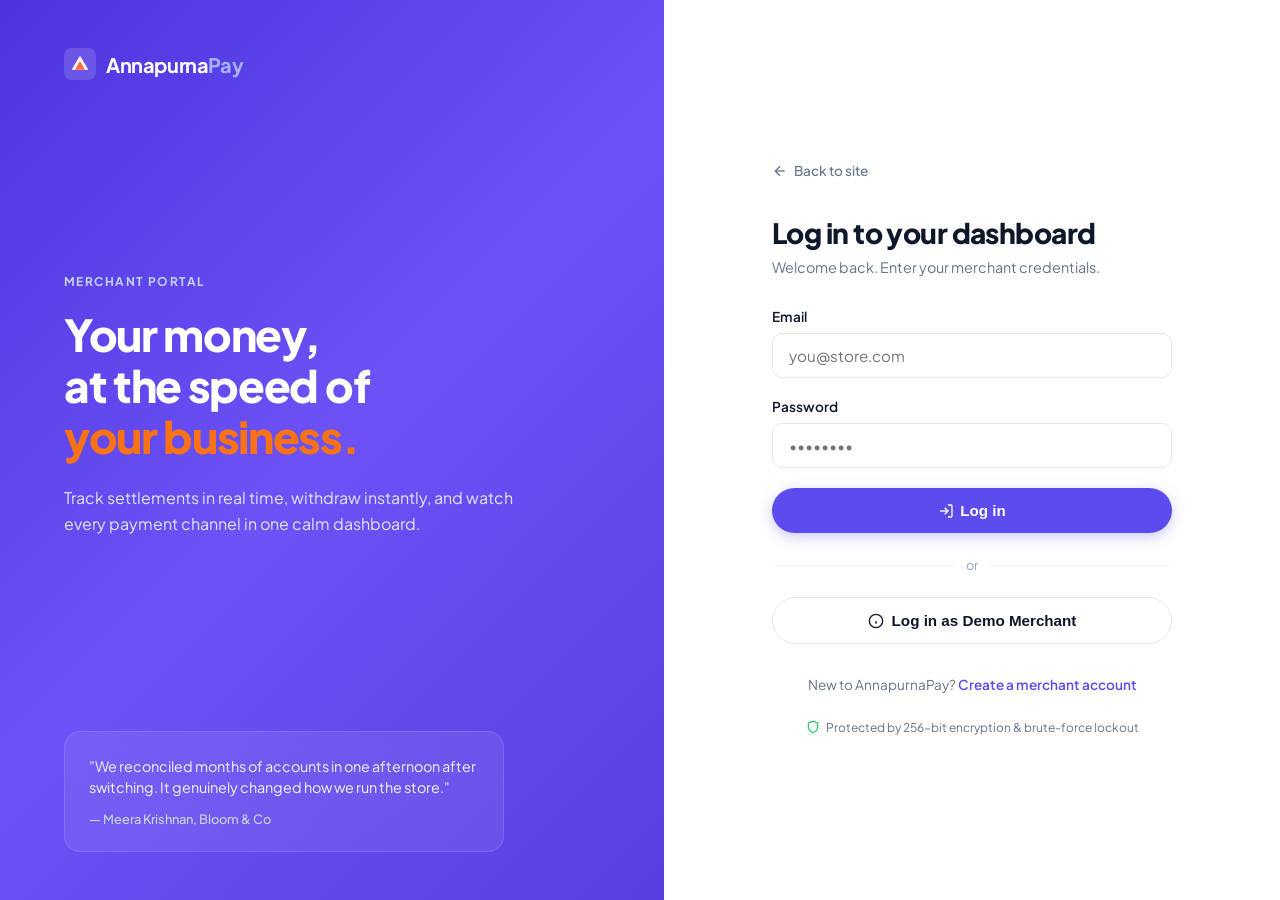
==== src/main/resources/static/index.html @ 14e67ebd "this is a development base for merchant integration of the hookolupay services" ====
<!DOCTYPE html>
<html lang="en">
<head>
    <meta charset="UTF-8">
    <meta name="viewport" content="width=device-width, initial-scale=1.0">
    <title>AnnapurnaPay - Merchant Portal</title>
    <!-- Google Fonts -->
    <link rel="preconnect" href="https://fonts.googleapis.com">
    <link rel="preconnect" href="https://fonts.gstatic.com" crossorigin>
    <link href="https://fonts.googleapis.com/css2?family=Plus+Jakarta+Sans:wght@400;500;600;700;800&display=swap" rel="stylesheet">
    <!-- Main Stylesheet -->
    <link rel="stylesheet" href="css/style.css">
</head>
<body>

<div class="portal-container">
    <!-- Left Hero Section -->
    <div class="hero-section">
        <div class="brand">
            <div class="brand-logo">
                <svg width="20" height="20" viewBox="0 0 24 24" fill="none" xmlns="http://www.w3.org/2000/svg">
                    <path d="M12 2L2 19H22L12 2Z" fill="white"/>
                    <path d="M12 8L6 19H18L12 8Z" fill="#ff7043"/>
                </svg>
            </div>
            <span class="brand-name">Annapurna<span>Pay</span></span>
        </div>

        <div class="hero-content">
            <span class="tag">MERCHANT PORTAL</span>
            <h1 class="headline">
                Your money,<br>
                at the speed of<br>
                <span class="accent-text">your business.</span>
            </h1>
            <p class="subheadline">
                Track settlements in real time, withdraw instantly, and watch every payment channel in one calm dashboard.
            </p>
        </div>

        <div class="testimonial-card">
            <p class="quote">
                "We reconciled months of accounts in one afternoon after switching. It genuinely changed how we run the store."
            </p>
            <p class="author">&mdash; Meera Krishnan, Bloom & Co</p>
        </div>
    </div>

    <!-- Right Login Form Section -->
    <div class="form-section">
        <div class="form-wrapper">
            <a href="#" class="back-link">
                <svg width="16" height="16" viewBox="0 0 24 24" fill="none" stroke="currentColor" stroke-width="2">
                    <line x1="19" y1="12" x2="5" y2="12"></line>
                    <polyline points="12 19 5 12 12 5"></polyline>
                </svg>
                Back to site
            </a>

            <div class="form-header">
                <h2>Log in to your dashboard</h2>
                <p>Welcome back. Enter your merchant credentials.</p>
            </div>

            <form id="loginForm" class="login-form">
                <div class="form-group">
                    <label for="email">Email</label>
                    <input type="email" id="email" placeholder="you@store.com" required>
                </div>

                <div class="form-group">
                    <label for="password">Password</label>
                    <input type="password" id="password" placeholder="••••••••" required>
                </div>

                <button type="submit" class="btn btn-primary">
                    <svg width="16" height="16" viewBox="0 0 24 24" fill="none" stroke="currentColor" stroke-width="2" style="margin-right: 6px;">
                        <path d="M15 3h4a2 2 0 0 1 2 2v14a2 2 0 0 1-2 2h-4"></path>
                        <polyline points="10 17 15 12 10 7"></polyline>
                        <line x1="15" y1="12" x2="3" y2="12"></line>
                    </svg>
                    Log in
                </button>
            </form>

            <div class="divider">
                <span>or</span>
            </div>

            <button type="button" id="demoMerchantBtn" class="btn btn-demo">
                <svg width="16" height="16" viewBox="0 0 24 24" fill="none" stroke="currentColor" stroke-width="2" style="margin-right: 8px;">
                    <circle cx="12" cy="12" r="10"></circle>
                    <path d="M12 16v-4"></path>
                    <path d="M12 8h.01"></path>
                </svg>
                Log in as Demo Merchant
            </button>

            <div class="form-footer">
                <p>New to AnnapurnaPay? <a href="/signup.html" class="link-signup">Create a merchant account</a></p>
                <div class="security-badge">
                    <svg width="14" height="14" viewBox="0 0 24 24" fill="none" stroke="#22c55e" stroke-width="2" style="margin-right: 6px;">
                        <path d="M12 22s8-4 8-10V5l-8-3-8 3v7c0 6 8 10 8 10z"></path>
                    </svg>
                    Protected by 256-bit encryption & brute-force lockout
                </div>
            </div>
        </div>
    </div>
</div>

<script src="js/script.js"></script>
</body>
</html>
---- src/main/resources/static/css/style.css ----
:root {
    --primary-purple: #5c4cee;
    --primary-gradient: linear-gradient(135deg, #4c35de 0%, #6c52f7 50%, #593ee0 100%);
    --accent-orange: #f97316;
    --text-dark: #0f172a;
    --text-muted: #64748b;
    --text-light-muted: #c7d2fe;
    --border-color: #e2e8f0;
    --bg-light: #f8fafc;
    --font-family: 'Plus Jakarta Sans', -apple-system, BlinkMacSystemFont, sans-serif;
}

* {
    box-sizing: border-box;
    margin: 0;
    padding: 0;
}

body {
    font-family: var(--font-family);
    min-height: 100vh;
    background-color: #000000;
    display: flex;
    justify-content: center;
    align-items: center;
}

/* Main Split Viewport */
.portal-container {
    width: 100vw;
    height: 100vh;
    display: flex;
    overflow: hidden;
}

/* Left Hero Section */
.hero-section {
    flex: 1;
    background: var(--primary-gradient);
    color: #ffffff;
    padding: 48px 64px;
    display: flex;
    flex-direction: column;
    justify-content: space-between;
    position: relative;
}

.brand {
    display: flex;
    align-items: center;
    gap: 10px;
}

.brand-logo {
    width: 32px;
    height: 32px;
    background: rgba(255, 255, 255, 0.15);
    border-radius: 8px;
    display: flex;
    align-items: center;
    justify-content: center;
    backdrop-filter: blur(8px);
}

.brand-name {
    font-size: 1.25rem;
    font-weight: 700;
    letter-spacing: -0.02em;
}

.brand-name span {
    color: #a5b4fc;
}

.hero-content {
    max-width: 480px;
}

.tag {
    font-size: 0.75rem;
    font-weight: 700;
    letter-spacing: 0.12em;
    color: var(--text-light-muted);
    text-transform: uppercase;
    display: block;
    margin-bottom: 20px;
}

.headline {
    font-size: 2.75rem;
    font-weight: 800;
    line-height: 1.15;
    letter-spacing: -0.03em;
    margin-bottom: 24px;
}

.accent-text {
    color: var(--accent-orange);
}

.subheadline {
    font-size: 1rem;
    line-height: 1.6;
    color: #e0e7ff;
    font-weight: 400;
}

.testimonial-card {
    background: rgba(255, 255, 255, 0.08);
    backdrop-filter: blur(12px);
    border: 1px solid rgba(255, 255, 255, 0.12);
    border-radius: 16px;
    padding: 24px;
    max-width: 440px;
}

.testimonial-card .quote {
    font-size: 0.9rem;
    line-height: 1.5;
    color: #f1f5f9;
    margin-bottom: 12px;
}

.testimonial-card .author {
    font-size: 0.8rem;
    color: #cbd5e1;
    font-weight: 500;
}

/* Right Form Section */
.form-section {
    flex: 1;
    background-color: #ffffff;
    display: flex;
    justify-content: center;
    align-items: center;
    padding: 40px;
}

.form-wrapper {
    width: 100%;
    max-width: 400px;
}

.back-link {
    display: inline-flex;
    align-items: center;
    gap: 6px;
    font-size: 0.85rem;
    color: var(--text-muted);
    text-decoration: none;
    margin-bottom: 36px;
    font-weight: 500;
    transition: color 0.2s;
}

.back-link:hover {
    color: var(--text-dark);
}

.form-header h2 {
    font-size: 1.75rem;
    font-weight: 800;
    color: var(--text-dark);
    margin-bottom: 8px;
    letter-spacing: -0.02em;
}

.form-header p {
    font-size: 0.9rem;
    color: var(--text-muted);
    margin-bottom: 32px;
}

.login-form .form-group {
    margin-bottom: 20px;
}

.login-form label {
    display: block;
    font-size: 0.85rem;
    font-weight: 600;
    color: var(--text-dark);
    margin-bottom: 8px;
}

.login-form input {
    width: 100%;
    padding: 12px 16px;
    border: 1px solid var(--border-color);
    border-radius: 10px;
    font-size: 0.95rem;
    font-family: inherit;
    outline: none;
    transition: border-color 0.2s, box-shadow 0.2s;
}

.login-form input:focus {
    border-color: var(--primary-purple);
    box-shadow: 0 0 0 4px rgba(92, 76, 238, 0.12);
}

.btn {
    width: 100%;
    padding: 14px;
    border-radius: 28px;
    font-size: 0.95rem;
    font-weight: 600;
    border: none;
    cursor: pointer;
    display: flex;
    align-items: center;
    justify-content: center;
    transition: all 0.2s ease;
}

.btn-primary {
    background-color: var(--primary-purple);
    color: #ffffff;
    box-shadow: 0 4px 14px rgba(92, 76, 238, 0.3);
}

.btn-primary:hover {
    background-color: #4c35de;
    transform: translateY(-1px);
}

.divider {
    display: flex;
    align-items: center;
    text-align: center;
    margin: 24px 0;
}

.divider::before,
.divider::after {
    content: '';
    flex: 1;
    border-bottom: 1px solid #f1f5f9;
}

.divider span {
    padding: 0 12px;
    color: #94a3b8;
    font-size: 0.8rem;
}

.btn-demo {
    background-color: #ffffff;
    color: var(--text-dark);
    border: 1px solid var(--border-color);
    margin-bottom: 32px;
}

.btn-demo:hover {
    background-color: var(--bg-light);
    border-color: #cbd5e1;
}

.form-footer {
    text-align: center;
}

.form-footer p {
    font-size: 0.85rem;
    color: var(--text-muted);
    margin-bottom: 24px;
}

.link-signup {
    color: var(--primary-purple);
    font-weight: 600;
    text-decoration: none;
}

.link-signup:hover {
    text-decoration: underline;
}

.security-badge {
    display: inline-flex;
    align-items: center;
    justify-content: center;
    font-size: 0.75rem;
    color: #64748b;
}

/* Responsive adjustments */
@media (max-width: 900px) {
    .portal-container {
        flex-direction: column;
        height: auto;
        min-height: 100vh;
    }

    .hero-section {
        padding: 40px 24px;
        min-height: 400px;
    }

    .headline {
        font-size: 2rem;
    }

    .form-section {
        padding: 40px 24px;
    }
}
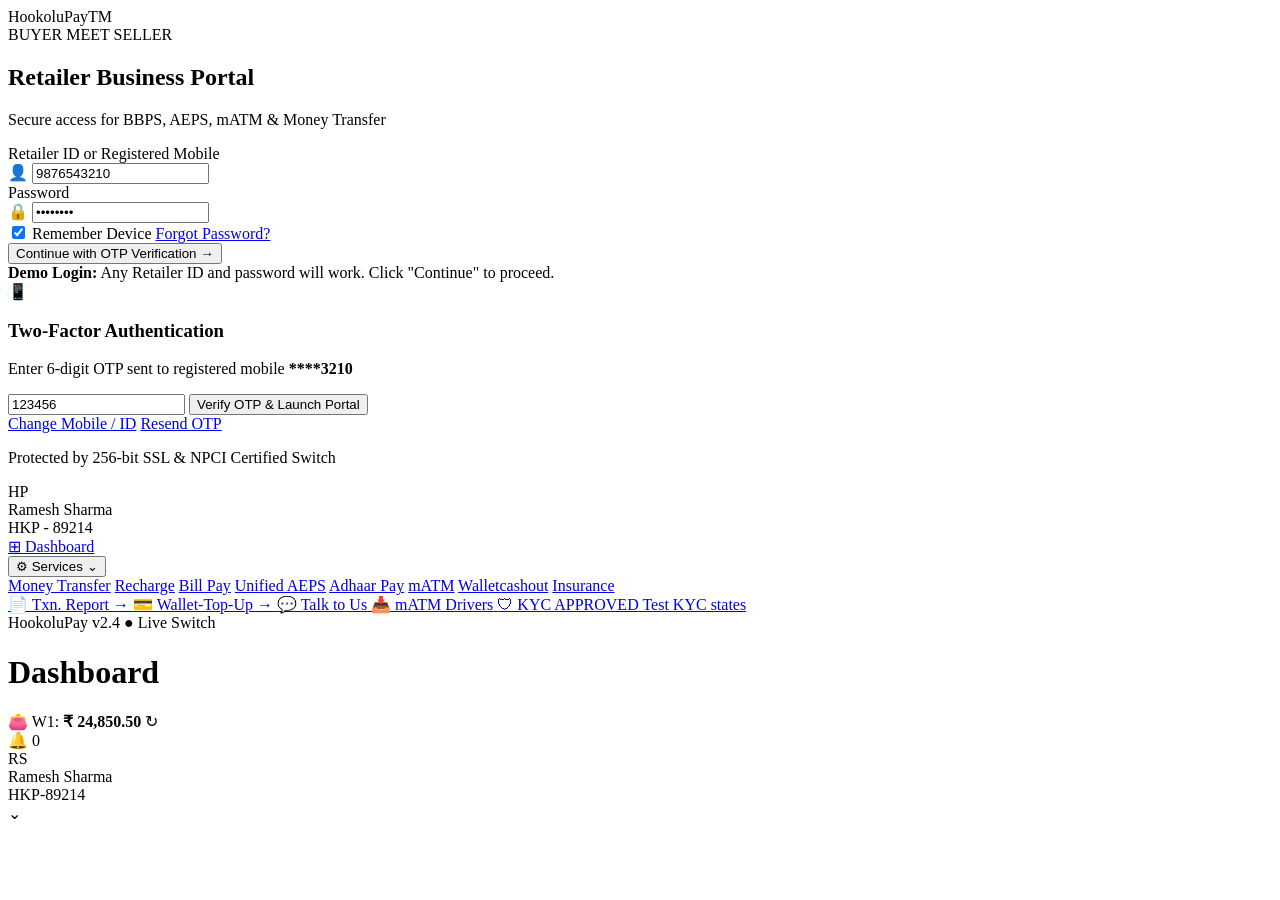
==== commit 4eb46106: "changed the html css and js file" ====
--- a/src/main/resources/static/index.html
+++ b/src/main/resources/static/index.html
@@ -3,112 +3,171 @@
 <head>
     <meta charset="UTF-8">
     <meta name="viewport" content="width=device-width, initial-scale=1.0">
-    <title>AnnapurnaPay - Merchant Portal</title>
-    <!-- Google Fonts -->
+    <title>HookoluPay Retailer Portal</title>
+    <link rel="stylesheet" href="/css/style.css">
     <link rel="preconnect" href="https://fonts.googleapis.com">
     <link rel="preconnect" href="https://fonts.gstatic.com" crossorigin>
-    <link href="https://fonts.googleapis.com/css2?family=Plus+Jakarta+Sans:wght@400;500;600;700;800&display=swap" rel="stylesheet">
-    <!-- Main Stylesheet -->
-    <link rel="stylesheet" href="css/style.css">
+    <link href="https://fonts.googleapis.com/css2?family=Inter:wght@400;500;600;700;800&display=swap" rel="stylesheet">
 </head>
 <body>
+    <!-- LOGIN / 2FA VIEW (Full Screen) -->
+    <div id="loginView" class="login-screen hidden">
+        <div class="login-card-wrapper">
+            <div class="login-logo-box">
+                <div class="logo-text">HookoluPay<span>TM</span></div>
+                <div class="logo-sub">BUYER MEET SELLER</div>
+            </div>
+            <h2 class="login-title">Retailer Business Portal</h2>
+            <p class="login-subtitle">Secure access for BBPS, AEPS, mATM &amp; Money Transfer</p>
 
-<div class="portal-container">
-    <!-- Left Hero Section -->
-    <div class="hero-section">
-        <div class="brand">
-            <div class="brand-logo">
-                <svg width="20" height="20" viewBox="0 0 24 24" fill="none" xmlns="http://www.w3.org/2000/svg">
-                    <path d="M12 2L2 19H22L12 2Z" fill="white"/>
-                    <path d="M12 8L6 19H18L12 8Z" fill="#ff7043"/>
-                </svg>
+            <!-- STEP 1: CREDENTIALS LOGIN CARD -->
+            <div id="loginStep1" class="auth-card text-left">
+                <form id="credentialsForm">
+                    <div class="form-group">
+                        <label for="retailerIdInput">Retailer ID or Registered Mobile</label>
+                        <div class="input-with-icon">
+                            <span class="field-icon">👤</span>
+                            <input type="text" id="retailerIdInput" class="form-control with-icon" value="9876543210" required>
+                        </div>
+                    </div>
+
+                    <div class="form-group">
+                        <label for="retailerPassInput">Password</label>
+                        <div class="input-with-icon">
+                            <span class="field-icon">🔒</span>
+                            <input type="password" id="retailerPassInput" class="form-control with-icon" value="••••••••" required>
+                        </div>
+                    </div>
+
+                    <div class="login-options-row">
+                        <label class="remember-label">
+                            <input type="checkbox" id="rememberDevice" checked>
+                            <span>Remember Device</span>
+                        </label>
+                        <a href="#/login" id="forgotPassLink" class="blue-link">Forgot Password?</a>
+                    </div>
+
+                    <button type="submit" class="btn-primary full-width btn-lg">
+                        Continue with OTP Verification &rarr;
+                    </button>
+                </form>
+
+                <div class="demo-notice-box">
+                    <strong>Demo Login:</strong> Any Retailer ID and password will work. Click "Continue" to proceed.
+                </div>
             </div>
-            <span class="brand-name">Annapurna<span>Pay</span></span>
-        </div>
 
-        <div class="hero-content">
-            <span class="tag">MERCHANT PORTAL</span>
-            <h1 class="headline">
-                Your money,<br>
-                at the speed of<br>
-                <span class="accent-text">your business.</span>
-            </h1>
-            <p class="subheadline">
-                Track settlements in real time, withdraw instantly, and watch every payment channel in one calm dashboard.
-            </p>
-        </div>
+            <!-- STEP 2: TWO-FACTOR OTP CARD -->
+            <div id="loginStep2" class="auth-card hidden">
+                <div class="auth-icon-circle">📱</div>
+                <h3>Two-Factor Authentication</h3>
+                <p class="otp-hint">Enter 6-digit OTP sent to registered mobile <strong id="maskedMobile">****3210</strong></p>
+                <input type="text" id="otpInput" class="otp-input" value="123456" maxlength="6" placeholder="••••••">
+                <button id="verifyOtpBtn" class="btn-green full-width">Verify OTP &amp; Launch Portal</button>
+                <div class="auth-links">
+                    <a href="#/login" id="changeMobileBtn">Change Mobile / ID</a>
+                    <a href="#/login" id="resendOtpBtn" class="blue-link">Resend OTP</a>
+                </div>
+            </div>
 
-        <div class="testimonial-card">
-            <p class="quote">
-                "We reconciled months of accounts in one afternoon after switching. It genuinely changed how we run the store."
-            </p>
-            <p class="author">&mdash; Meera Krishnan, Bloom & Co</p>
+            <p class="ssl-footer">Protected by 256-bit SSL &amp; NPCI Certified Switch</p>
         </div>
     </div>
 
-    <!-- Right Login Form Section -->
-    <div class="form-section">
-        <div class="form-wrapper">
-            <a href="#" class="back-link">
-                <svg width="16" height="16" viewBox="0 0 24 24" fill="none" stroke="currentColor" stroke-width="2">
-                    <line x1="19" y1="12" x2="5" y2="12"></line>
-                    <polyline points="12 19 5 12 12 5"></polyline>
-                </svg>
-                Back to site
-            </a>
-
-            <div class="form-header">
-                <h2>Log in to your dashboard</h2>
-                <p>Welcome back. Enter your merchant credentials.</p>
+    <!-- MAIN PORTAL SHELL (Sidebar + Topbar + Dynamic Route View) -->
+    <div id="portalShell" class="app-layout hidden">
+        <!-- Sidebar -->
+        <aside class="sidebar">
+            <div class="sidebar-profile">
+                <div class="brand-circle">HP</div>
+                <div>
+                    <div class="profile-name">Ramesh Sharma</div>
+                    <div class="profile-id">HKP - 89214</div>
+                </div>
             </div>
 
-            <form id="loginForm" class="login-form">
-                <div class="form-group">
-                    <label for="email">Email</label>
-                    <input type="email" id="email" placeholder="you@store.com" required>
+            <nav class="sidebar-nav">
+                <a href="#/dashboard" class="nav-item" data-route="/dashboard">
+                    <span><span class="nav-icon">⊞</span> Dashboard</span>
+                </a>
+
+                <div class="nav-group">
+                    <button id="servicesToggle" class="nav-item nav-dropdown-btn">
+                        <span><span class="nav-icon">⚙</span> Services</span>
+                        <span id="servicesChevron">⌄</span>
+                    </button>
+                    <div id="servicesSubmenu" class="submenu">
+                        <a href="#/services/dmt" class="sub-item" data-route="/services/dmt">Money Transfer</a>
+                        <a href="#/services/recharge" class="sub-item" data-route="/services/recharge">Recharge</a>
+                        <a href="#/services/billpay" class="sub-item" data-route="/services/billpay">Bill Pay</a>
+                        <a href="#/services/aeps" class="sub-item" data-route="/services/aeps">Unified AEPS</a>
+                        <a href="#/services/aadhaar-pay" class="sub-item" data-route="/services/aadhaar-pay">Adhaar Pay</a>
+                        <a href="#/services/matm" class="sub-item" data-route="/services/matm">mATM</a>
+                        <a href="#/services/cashout" class="sub-item" data-route="/services/cashout">Walletcashout</a>
+                        <a href="#/services/insurance" class="sub-item" data-route="/services/insurance">Insurance</a>
+                    </div>
                 </div>
 
-                <div class="form-group">
-                    <label for="password">Password</label>
-                    <input type="password" id="password" placeholder="••••••••" required>
+                <a href="#/reports" class="nav-item" data-route="/reports">
+                    <span><span class="nav-icon">📄</span> Txn. Report</span>
+                    <span class="arrow">→</span>
+                </a>
+                <a href="#/topup" class="nav-item" data-route="/topup">
+                    <span><span class="nav-icon">💳</span> Wallet-Top-Up</span>
+                    <span class="arrow">→</span>
+                </a>
+                <a href="#/support" class="nav-item" data-route="/support">
+                    <span><span class="nav-icon">💬</span> Talk to Us</span>
+                </a>
+                <a href="#/drivers" class="nav-item" data-route="/drivers">
+                    <span><span class="nav-icon">📥</span> mATM Drivers</span>
+                </a>
+
+                <a href="#/kyc/self" class="kyc-box" data-route="/kyc/self">
+                    <span>🛡 KYC</span>
+                    <span class="badge-approved">APPROVED</span>
+                </a>
+                <a href="#/kyc/self" class="test-kyc-link">Test KYC states</a>
+            </nav>
+
+            <div class="sidebar-footer">
+                <span>HookoluPay v2.4</span>
+                <span class="live-dot">● Live Switch</span>
+            </div>
+        </aside>
+
+        <!-- Main Content Area -->
+        <div class="main-area">
+            <!-- Top Header -->
+            <header class="topbar">
+                <h1 id="pageTitle" class="page-title">Dashboard</h1>
+                <div class="topbar-right">
+                    <div class="wallet-pill" id="refreshWalletBtn" title="Click to refresh balance">
+                        <span>👛 W1: <strong id="headerWalletBal">₹ 24,850.50</strong></span>
+                        <span class="refresh-icon">↻</span>
+                    </div>
+                    <div class="notif-btn" onclick="showToast('No new notifications')">
+                        🔔 <span class="notif-badge">0</span>
+                    </div>
+                    <div class="user-menu" id="logoutBtn" title="Click to Logout">
+                        <div class="avatar-circle">RS</div>
+                        <div class="user-meta">
+                            <div class="u-name">Ramesh Sharma</div>
+                            <div class="u-id">HKP-89214</div>
+                        </div>
+                        <span class="caret">⌄</span>
+                    </div>
                 </div>
+            </header>
 
-                <button type="submit" class="btn btn-primary">
-                    <svg width="16" height="16" viewBox="0 0 24 24" fill="none" stroke="currentColor" stroke-width="2" style="margin-right: 6px;">
-                        <path d="M15 3h4a2 2 0 0 1 2 2v14a2 2 0 0 1-2 2h-4"></path>
-                        <polyline points="10 17 15 12 10 7"></polyline>
-                        <line x1="15" y1="12" x2="3" y2="12"></line>
-                    </svg>
-                    Log in
-                </button>
-            </form>
-
-            <div class="divider">
-                <span>or</span>
-            </div>
-
-            <button type="button" id="demoMerchantBtn" class="btn btn-demo">
-                <svg width="16" height="16" viewBox="0 0 24 24" fill="none" stroke="currentColor" stroke-width="2" style="margin-right: 8px;">
-                    <circle cx="12" cy="12" r="10"></circle>
-                    <path d="M12 16v-4"></path>
-                    <path d="M12 8h.01"></path>
-                </svg>
-                Log in as Demo Merchant
-            </button>
-
-            <div class="form-footer">
-                <p>New to AnnapurnaPay? <a href="/signup.html" class="link-signup">Create a merchant account</a></p>
-                <div class="security-badge">
-                    <svg width="14" height="14" viewBox="0 0 24 24" fill="none" stroke="#22c55e" stroke-width="2" style="margin-right: 6px;">
-                        <path d="M12 22s8-4 8-10V5l-8-3-8 3v7c0 6 8 10 8 10z"></path>
-                    </svg>
-                    Protected by 256-bit encryption & brute-force lockout
-                </div>
-            </div>
+            <!-- Dynamic Page Route Outlet -->
+            <main id="routeOutlet" class="content-container"></main>
         </div>
     </div>
-</div>
 
-<script src="js/script.js"></script>
+    <!-- Toast Notification -->
+    <div id="toast" class="toast hidden"></div>
+
+    <script src="/js/script.js"></script>
 </body>
 </html>
